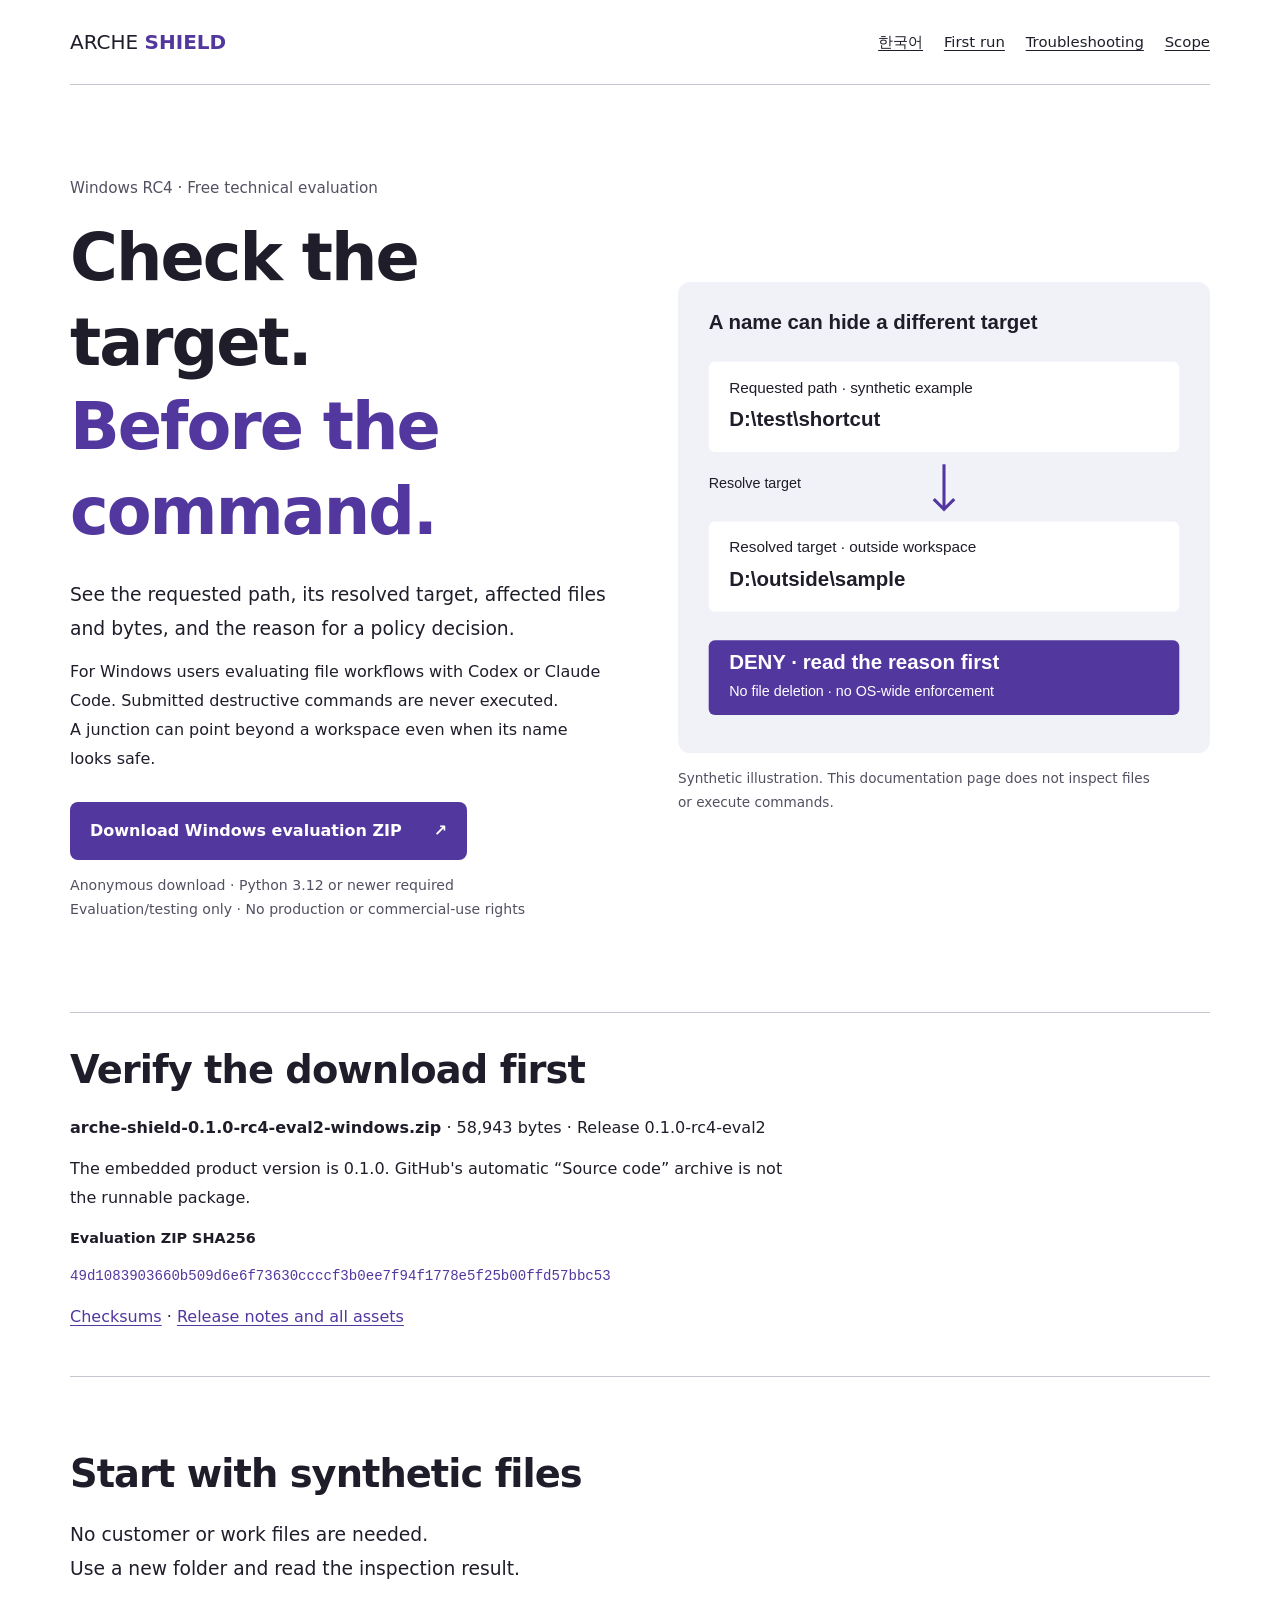
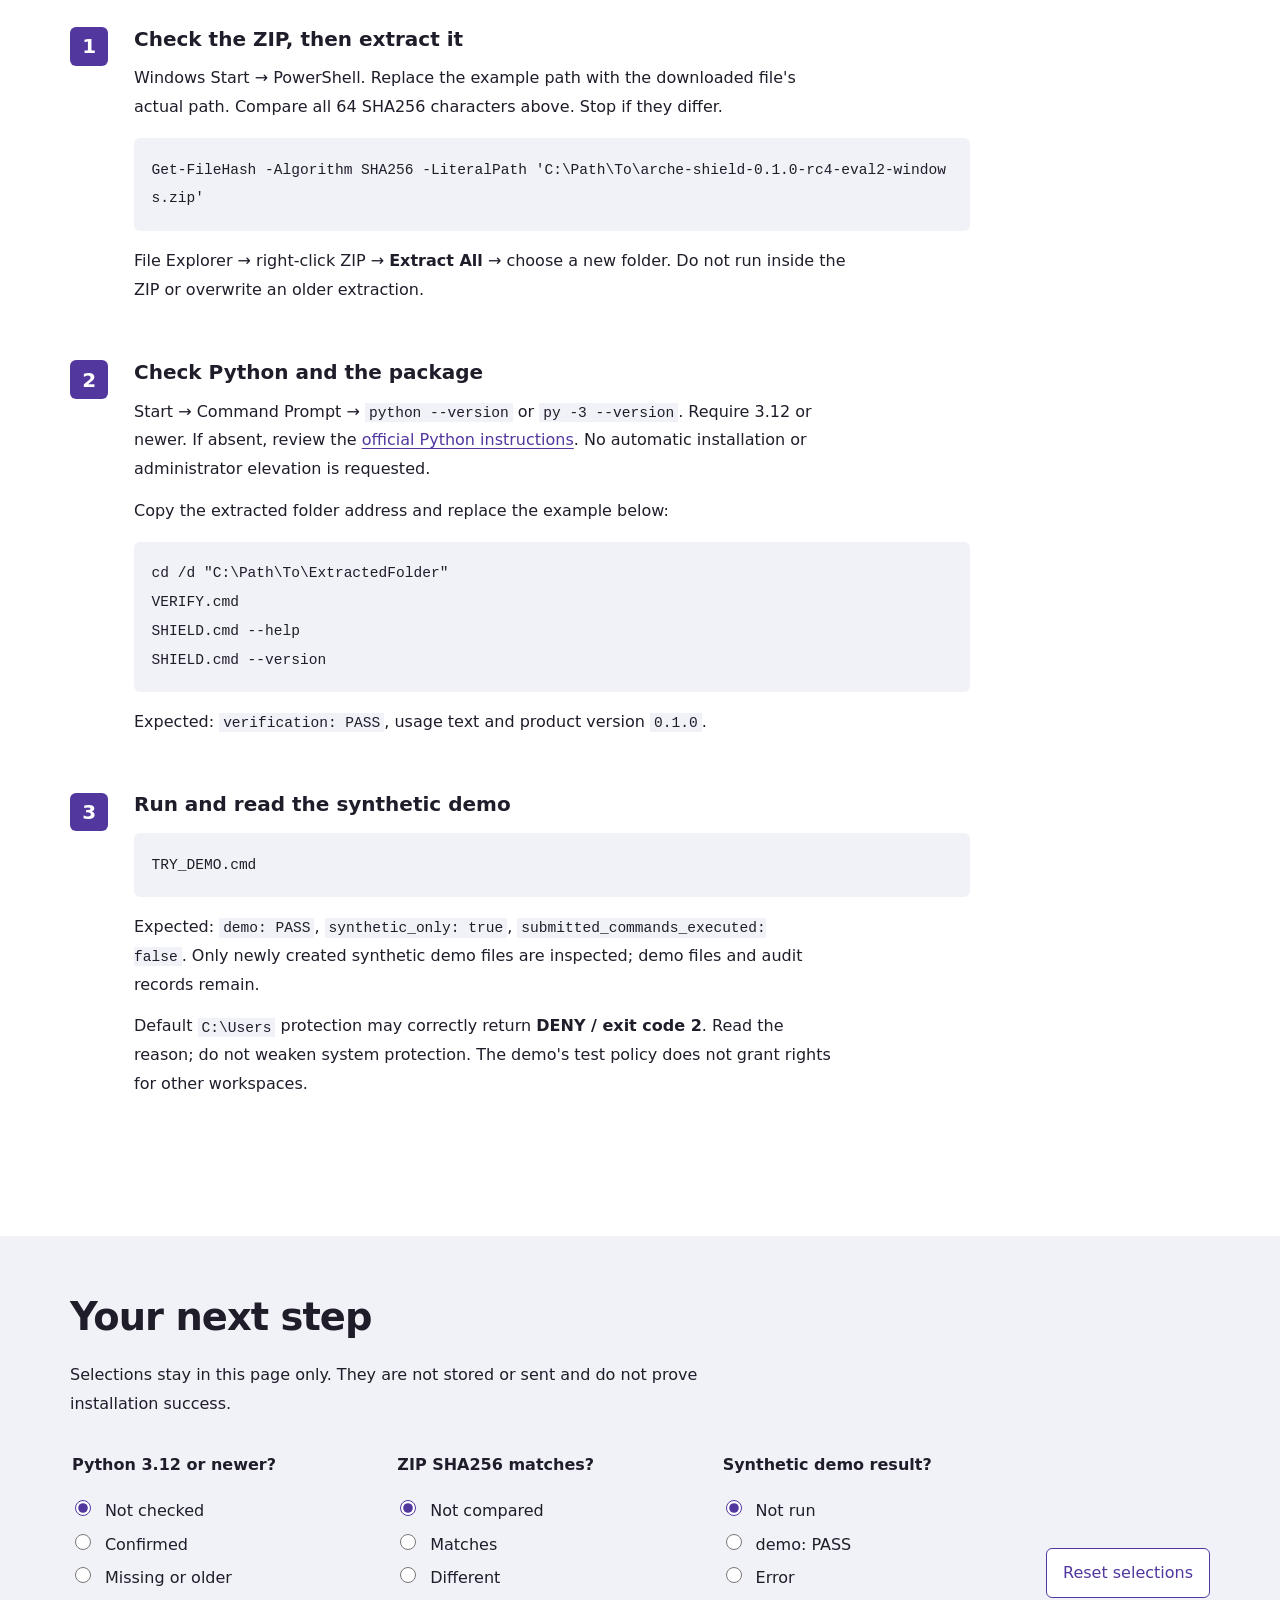
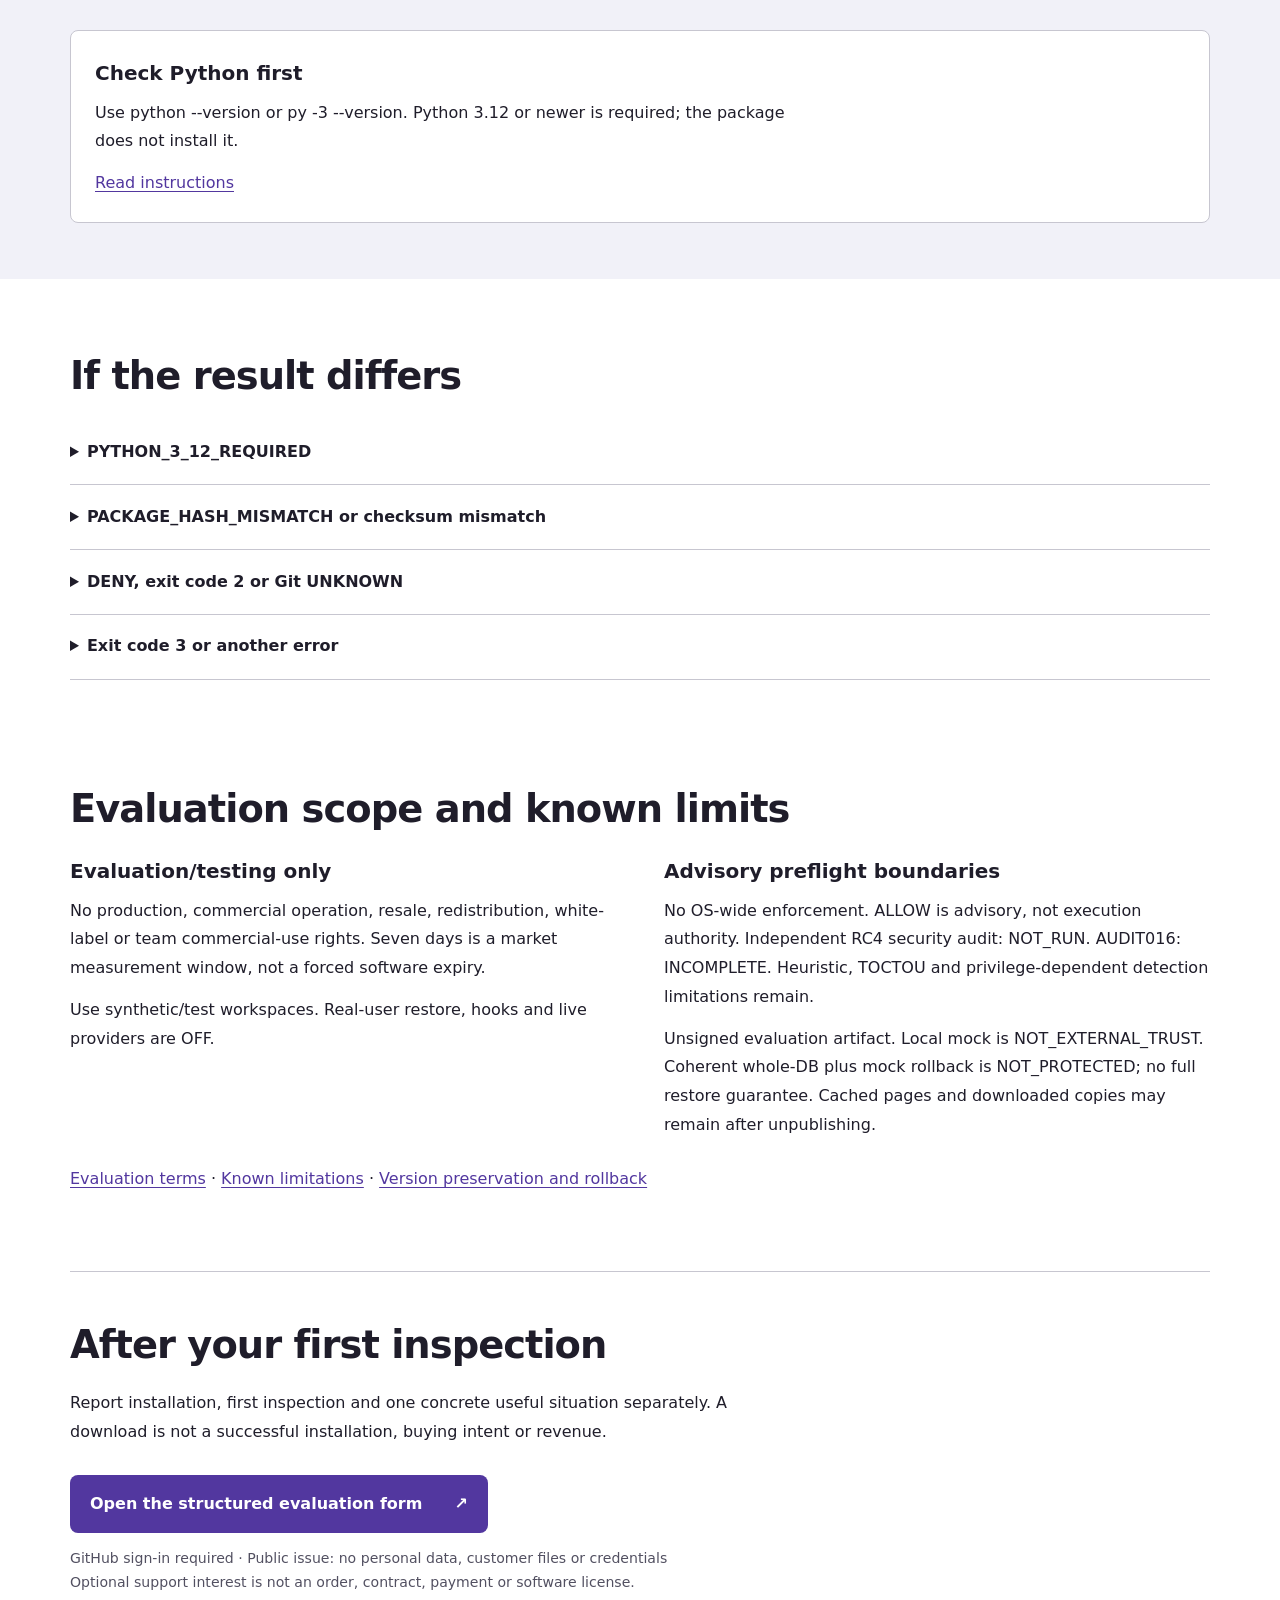
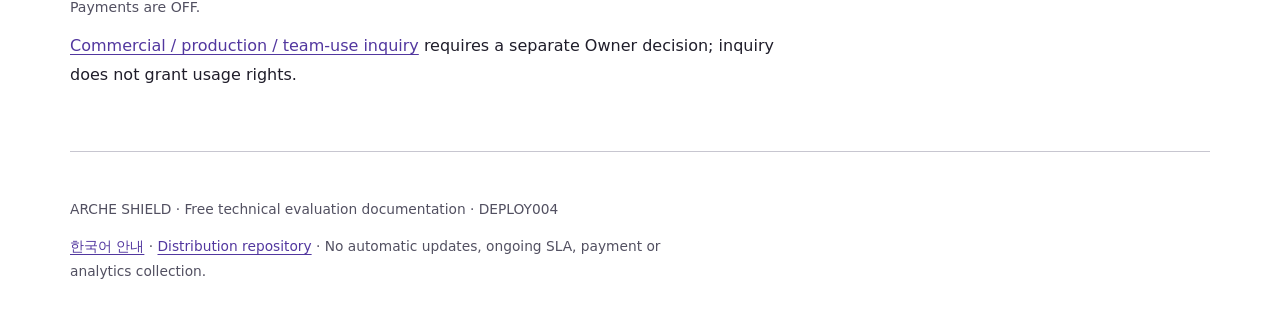
==== docs/en/index.html @ 0c46e995 "docs: add English evaluation and structured voluntary intake" ====
<!doctype html>
<html lang="en">
<head>
<meta charset="utf-8"><meta name="viewport" content="width=device-width, initial-scale=1">
<meta name="description" content="Evaluate ARCHE SHIELD on Windows: inspect resolved filesystem targets and damage previews before an AI agent file operation. Offline advisory preflight, not OS enforcement.">
<meta http-equiv="Content-Security-Policy" content="default-src 'none'; style-src 'self'; script-src 'self'; img-src 'self'; connect-src 'none'; font-src 'none'; base-uri 'none'; form-action 'none'; object-src 'none'">
<meta name="referrer" content="no-referrer">
<title>ARCHE SHIELD · Windows evaluation and first inspection</title>
<link rel="canonical" href="https://sirundae.github.io/arche-shield-evaluation/en/"><link rel="alternate" hreflang="ko" href="https://sirundae.github.io/arche-shield-evaluation/"><link rel="alternate" hreflang="en" href="https://sirundae.github.io/arche-shield-evaluation/en/"><link rel="alternate" hreflang="x-default" href="https://sirundae.github.io/arche-shield-evaluation/en/">
<meta property="og:title" content="ARCHE SHIELD · Inspect the real target before a file operation">
<meta property="og:description" content="Free Windows evaluation guide: resolved paths, damage preview and policy decisions. No OS-wide enforcement or security certification.">
<meta property="og:url" content="https://sirundae.github.io/arche-shield-evaluation/en/"><meta property="og:type" content="website">
<link rel="stylesheet" href="../site.css"><script src="guide-en.js" defer></script>
</head>
<body>
<a class="skip" href="#main">Skip to content</a>
<header class="wrap masthead"><a class="wordmark" href="./">ARCHE <b>SHIELD</b></a><nav aria-label="Page navigation"><a href="../" lang="ko" hreflang="ko">한국어</a><a href="#start">First run</a><a href="#help">Troubleshooting</a><a href="#limits">Scope</a></nav></header>
<main id="main">
<section class="wrap opening">
<div class="intro"><p class="edition">Windows RC4 · Free technical evaluation</p><h1>Check the target.<br><em>Before the command.</em></h1>
<p class="lead">See the requested path, its resolved target, affected files and bytes, and the reason for a policy decision.</p>
<p>For Windows users evaluating file workflows with Codex or Claude Code. Submitted destructive commands are never executed. A junction can point beyond a workspace even when its name looks safe.</p>
<a class="primary" href="https://github.com/sirundae/arche-shield-evaluation/releases/download/v0.1.0-rc4-eval2/arche-shield-0.1.0-rc4-eval2-windows.zip">Download Windows evaluation ZIP <span aria-hidden="true">↗</span></a>
<p class="fine">Anonymous download · Python 3.12 or newer required<br>Evaluation/testing only · No production or commercial-use rights</p></div>
<figure class="path-figure"><img src="target-path-en.svg" alt="Synthetic example: a shortcut in a test folder resolves outside the workspace, so preflight reports DENY without deleting files." width="520" height="460"><figcaption>Synthetic illustration. This documentation page does not inspect files or execute commands.</figcaption></figure>
</section>
<section class="wrap download-proof" aria-labelledby="artifact-title"><h2 id="artifact-title">Verify the download first</h2>
<p><b>arche-shield-0.1.0-rc4-eval2-windows.zip</b> · 58,943 bytes · Release 0.1.0-rc4-eval2</p>
<p>The embedded product version is 0.1.0. GitHub's automatic “Source code” archive is not the runnable package.</p>
<p class="hash-label">Evaluation ZIP SHA256</p><code class="hash">49d1083903660b509d6e6f73630ccccf3b0ee7f94f1778e5f25b00ffd57bbc53</code>
<p><a href="https://github.com/sirundae/arche-shield-evaluation/releases/download/v0.1.0-rc4-eval2/SHA256SUMS.txt">Checksums</a> · <a href="https://github.com/sirundae/arche-shield-evaluation/releases/tag/v0.1.0-rc4-eval2">Release notes and all assets</a></p></section>
<section id="start" class="wrap start" aria-labelledby="start-title"><div><h2 id="start-title">Start with synthetic files</h2><p class="lead">No customer or work files are needed.<br>Use a new folder and read the inspection result.</p></div>
<ol class="steps">
<li><h3>Check the ZIP, then extract it</h3><p>Windows Start → PowerShell. Replace the example path with the downloaded file's actual path. Compare all 64 SHA256 characters above. Stop if they differ.</p>
<pre><code>Get-FileHash -Algorithm SHA256 -LiteralPath 'C:\Path\To\arche-shield-0.1.0-rc4-eval2-windows.zip'</code></pre>
<p>File Explorer → right-click ZIP → <b>Extract All</b> → choose a new folder. Do not run inside the ZIP or overwrite an older extraction.</p></li>
<li><h3>Check Python and the package</h3><p>Start → Command Prompt → <code>python --version</code> or <code>py -3 --version</code>. Require 3.12 or newer. If absent, review the <a href="https://www.python.org/downloads/windows/">official Python instructions</a>. No automatic installation or administrator elevation is requested.</p>
<p>Copy the extracted folder address and replace the example below:</p><pre><code>cd /d "C:\Path\To\ExtractedFolder"
VERIFY.cmd
SHIELD.cmd --help
SHIELD.cmd --version</code></pre><p>Expected: <code>verification: PASS</code>, usage text and product version <code>0.1.0</code>.</p></li>
<li><h3>Run and read the synthetic demo</h3><pre><code>TRY_DEMO.cmd</code></pre>
<p>Expected: <code>demo: PASS</code>, <code>synthetic_only: true</code>, <code>submitted_commands_executed: false</code>. Only newly created synthetic demo files are inspected; demo files and audit records remain.</p>
<p>Default <code>C:\Users</code> protection may correctly return <b>DENY / exit code 2</b>. Read the reason; do not weaken system protection. The demo's test policy does not grant rights for other workspaces.</p></li>
</ol></section>
<section class="guide-surface"><div class="wrap"><h2>Your next step</h2><p>Selections stay in this page only. They are not stored or sent and do not prove installation success.</p>
<form id="readiness" aria-label="First-run help">
<fieldset><legend>Python 3.12 or newer?</legend><label><input type="radio" name="python" value="unknown" checked> Not checked</label><label><input type="radio" name="python" value="yes"> Confirmed</label><label><input type="radio" name="python" value="no"> Missing or older</label></fieldset>
<fieldset><legend>ZIP SHA256 matches?</legend><label><input type="radio" name="checksum" value="unknown" checked> Not compared</label><label><input type="radio" name="checksum" value="yes"> Matches</label><label><input type="radio" name="checksum" value="no"> Different</label></fieldset>
<fieldset><legend>Synthetic demo result?</legend><label><input type="radio" name="demo" value="unknown" checked> Not run</label><label><input type="radio" name="demo" value="yes"> demo: PASS</label><label><input type="radio" name="demo" value="no"> Error</label></fieldset>
<button type="reset">Reset selections</button>
</form>
<div class="next-step" role="status" aria-live="polite" aria-atomic="true"><h3 id="next-title">Check Python first</h3><p id="next-copy">Use python --version or py -3 --version. The package does not install Python.</p><a id="next-link" href="#start">First-run instructions</a></div>
<noscript><p>JavaScript is disabled. Follow the three steps above and troubleshooting below; JavaScript is not required for evaluation.</p></noscript>
</div></section>
<section id="help" class="wrap help"><h2>If the result differs</h2>
<details><summary>PYTHON_3_12_REQUIRED</summary><p>Check the version. If installation is needed, review the official Python instructions yourself. This page and launcher do not automatically change PATH, system settings or privileges.</p></details>
<details><summary>PACKAGE_HASH_MISMATCH or checksum mismatch</summary><p>Stop. Preserve the current folder, download again from the public release and compare in a new folder. Do not turn off security or lower policy protections.</p></details>
<details><summary>DENY, exit code 2 or Git UNKNOWN</summary><p>DENY is a policy result. Read the reason: protected roots, links outside a workspace, file/byte limits or Git metadata. UNKNOWN is not permission. Do not execute the proposed operation.</p></details>
<details><summary>Exit code 3 or another error</summary><p>Preserve the version and error code. It may be a configuration, audit or integrity error. Reproduce with synthetic files and report the sanitized result. Do not attach customer files, personal paths or credentials.</p></details>
</section>
<section id="limits" class="wrap boundaries"><h2>Evaluation scope and known limits</h2><div class="boundary-columns"><div><h3>Evaluation/testing only</h3><p>No production, commercial operation, resale, redistribution, white-label or team commercial-use rights. Seven days is a market measurement window, not a forced software expiry.</p><p>Use synthetic/test workspaces. Real-user restore, hooks and live providers are OFF.</p></div><div><h3>Advisory preflight boundaries</h3><p>No OS-wide enforcement. ALLOW is advisory, not execution authority. Independent RC4 security audit: NOT_RUN. AUDIT016: INCOMPLETE. Heuristic, TOCTOU and privilege-dependent detection limitations remain.</p><p>Unsigned evaluation artifact. Local mock is NOT_EXTERNAL_TRUST. Coherent whole-DB plus mock rollback is NOT_PROTECTED; no full restore guarantee. Cached pages and downloaded copies may remain after unpublishing.</p></div></div>
<p><a href="https://github.com/sirundae/arche-shield-evaluation/blob/release/rc4-eval1/EVALUATION_TERMS.md">Evaluation terms</a> · <a href="https://github.com/sirundae/arche-shield-evaluation/blob/release/rc4-eval1/KNOWN_LIMITATIONS.md">Known limitations</a> · <a href="https://github.com/sirundae/arche-shield-evaluation/blob/release/rc4-eval1/ROLLBACK.md">Version preservation and rollback</a></p></section>
<section class="wrap feedback"><h2>After your first inspection</h2><p>Report installation, first inspection and one concrete useful situation separately. A download is not a successful installation, buying intent or revenue.</p>
<a class="primary" href="https://github.com/sirundae/arche-shield-evaluation/issues/new?template=00-evaluation.yml">Open the structured evaluation form <span aria-hidden="true">↗</span></a>
<p class="fine">GitHub sign-in required · Public issue: no personal data, customer files or credentials<br>Optional support interest is not an order, contract, payment or software license. Payments are OFF.</p>
<p><a href="https://github.com/sirundae/arche-shield-evaluation/issues/new?template=00-use-inquiry.yml">Commercial / production / team-use inquiry</a> requires a separate Owner decision; inquiry does not grant usage rights.</p></section>
</main>
<footer class="wrap"><p>ARCHE SHIELD · Free technical evaluation documentation · DEPLOY004</p><p><a href="../" lang="ko">한국어 안내</a> · <a href="https://github.com/sirundae/arche-shield-evaluation">Distribution repository</a> · No automatic updates, ongoing SLA, payment or analytics collection.</p></footer>
</body></html>
---- docs/site.css ----
:root{--bg:oklch(1 0 0);--surface:oklch(.96 .009 290);--ink:oklch(.24 .025 290);--muted:oklch(.44 .028 290);--primary:oklch(.43 .16 290);--accent:oklch(.9 .07 165);--line:oklch(.83 .014 290)}
*{box-sizing:border-box}html{scroll-behavior:smooth;scroll-padding-top:2rem}body{margin:0;background:var(--bg);color:var(--ink);font-family:"Malgun Gothic","맑은 고딕","Apple SD Gothic Neo",system-ui,sans-serif;line-height:1.8;font-size:16px;word-break:keep-all;overflow-wrap:anywhere}a{color:var(--primary);text-underline-offset:.2em}a:hover{text-decoration-thickness:2px}a:focus-visible,button:focus-visible,input:focus-visible,summary:focus-visible{outline:3px solid var(--primary);outline-offset:5px}p{max-width:70ch;margin:.8rem 0;text-wrap:pretty}h1,h2,h3{text-wrap:balance;line-height:1.3}h1{font-size:clamp(2.5rem,5.1vw,4.5rem);letter-spacing:-.03em;margin:.8rem 0 1.5rem;font-weight:800}h1 em{font-style:normal;color:var(--primary)}h2{font-size:clamp(1.65rem,3vw,2.4rem);letter-spacing:-.025em;margin:0 0 1.2rem}h3{font-size:1.25rem;margin:.3rem 0 .7rem}.wrap{width:min(1140px,calc(100% - 3rem));margin-inline:auto}.masthead{display:flex;align-items:center;justify-content:space-between;gap:1rem;padding-block:1.5rem;border-bottom:1px solid var(--line)}.wordmark{text-decoration:none;color:var(--ink);font-size:1.25rem;white-space:nowrap}.wordmark b{color:var(--primary)}nav{display:flex;gap:1.3rem;flex-wrap:wrap}nav a{font-size:.93rem;color:var(--ink)}.opening{display:flex;align-items:center;gap:3rem;padding-block:clamp(3rem,6vw,5.5rem)}.intro{flex:1}.edition{font-size:.95rem;color:var(--muted)}.lead{font-size:1.17rem;line-height:1.8}.primary{display:inline-flex;align-items:center;justify-content:space-between;gap:2rem;background:var(--primary);color:var(--bg);padding:.9rem 1.25rem;border-radius:8px;text-decoration:none;font-weight:700;margin-top:1rem}.primary:hover{background:var(--ink);text-decoration:none}.fine{font-size:.88rem;color:var(--muted);line-height:1.75}.path-figure{flex:.95;min-width:0;margin:0}.path-figure img{display:block;width:100%;height:auto}.path-figure figcaption{color:var(--muted);font-size:.85rem;margin-top:.8rem;max-width:55ch}.download-proof{padding-block:2rem;border-block:1px solid var(--line)}.hash-label{font-weight:700;font-size:.9rem}.hash{display:block;overflow-wrap:anywhere;word-break:break-all;color:var(--primary);font-size:.88rem}.start{padding-block:4.5rem}.steps{list-style:none;padding:0;counter-reset:step;margin-top:2.5rem}.steps li{counter-increment:step;position:relative;padding:0 0 2.3rem 4rem;max-width:900px}.steps li:before{content:counter(step);position:absolute;left:0;top:.1rem;font-size:1.25rem;font-weight:700;background:var(--primary);color:var(--bg);width:2.4rem;height:2.4rem;display:grid;place-items:center;border-radius:6px}pre{background:var(--surface);padding:1.1rem;white-space:pre-wrap;overflow-wrap:anywhere;word-break:break-all;border-radius:6px;max-width:100%}code{font-family:Consolas,"Cascadia Mono",monospace;font-size:.91em}p code{background:var(--surface);padding:.1rem .25rem}.guide-surface{background:var(--surface);padding-block:3.5rem}form{display:flex;flex-wrap:wrap;gap:1.7rem 2.2rem;margin-block:2rem}fieldset{border:0;padding:0;margin:0;flex:1 1 240px;min-width:0}legend{font-weight:700;margin-bottom:.7rem}label{display:block;margin:.4rem 0;cursor:pointer;line-height:1.7}input{accent-color:var(--primary);margin-right:.55rem;width:1rem;height:1rem}button{font:inherit;border:1px solid var(--primary);background:var(--bg);color:var(--primary);padding:.6rem 1rem;border-radius:6px;cursor:pointer;align-self:flex-end}.next-step{padding:1.5rem;background:var(--bg);border:1px solid var(--line);border-radius:8px}.next-step p{max-width:70ch}.help{padding-block:4.5rem}details{border-bottom:1px solid var(--line);padding:1.1rem 0}summary{font-weight:700;cursor:pointer}details p{padding-inline:1.2rem}.boundaries{padding-block:2rem 4rem}.boundary-columns{display:flex;gap:3rem}.boundary-columns>div{flex:1;min-width:0}.feedback{padding-block:3rem;border-top:1px solid var(--line)}footer{padding-block:2rem;border-top:1px solid var(--line);font-size:.86rem;color:var(--muted)}.skip{position:absolute;top:.4rem;left:.5rem;transform:translateY(-200%);background:var(--bg);padding:.6rem}.skip:focus{transform:none}@media(max-width:760px){.wrap{width:calc(100% - 2rem)}.masthead{align-items:flex-start;flex-direction:column}.opening{flex-direction:column;gap:2rem;align-items:stretch}.path-figure{max-width:520px}.boundary-columns{flex-direction:column;gap:1.5rem}.steps li{padding-left:3.2rem}.start,.help{padding-block:3rem}nav{gap:1rem}.primary{max-width:100%}}@media(prefers-reduced-motion:reduce){html{scroll-behavior:auto}*{transition:none!important;animation:none!important}}
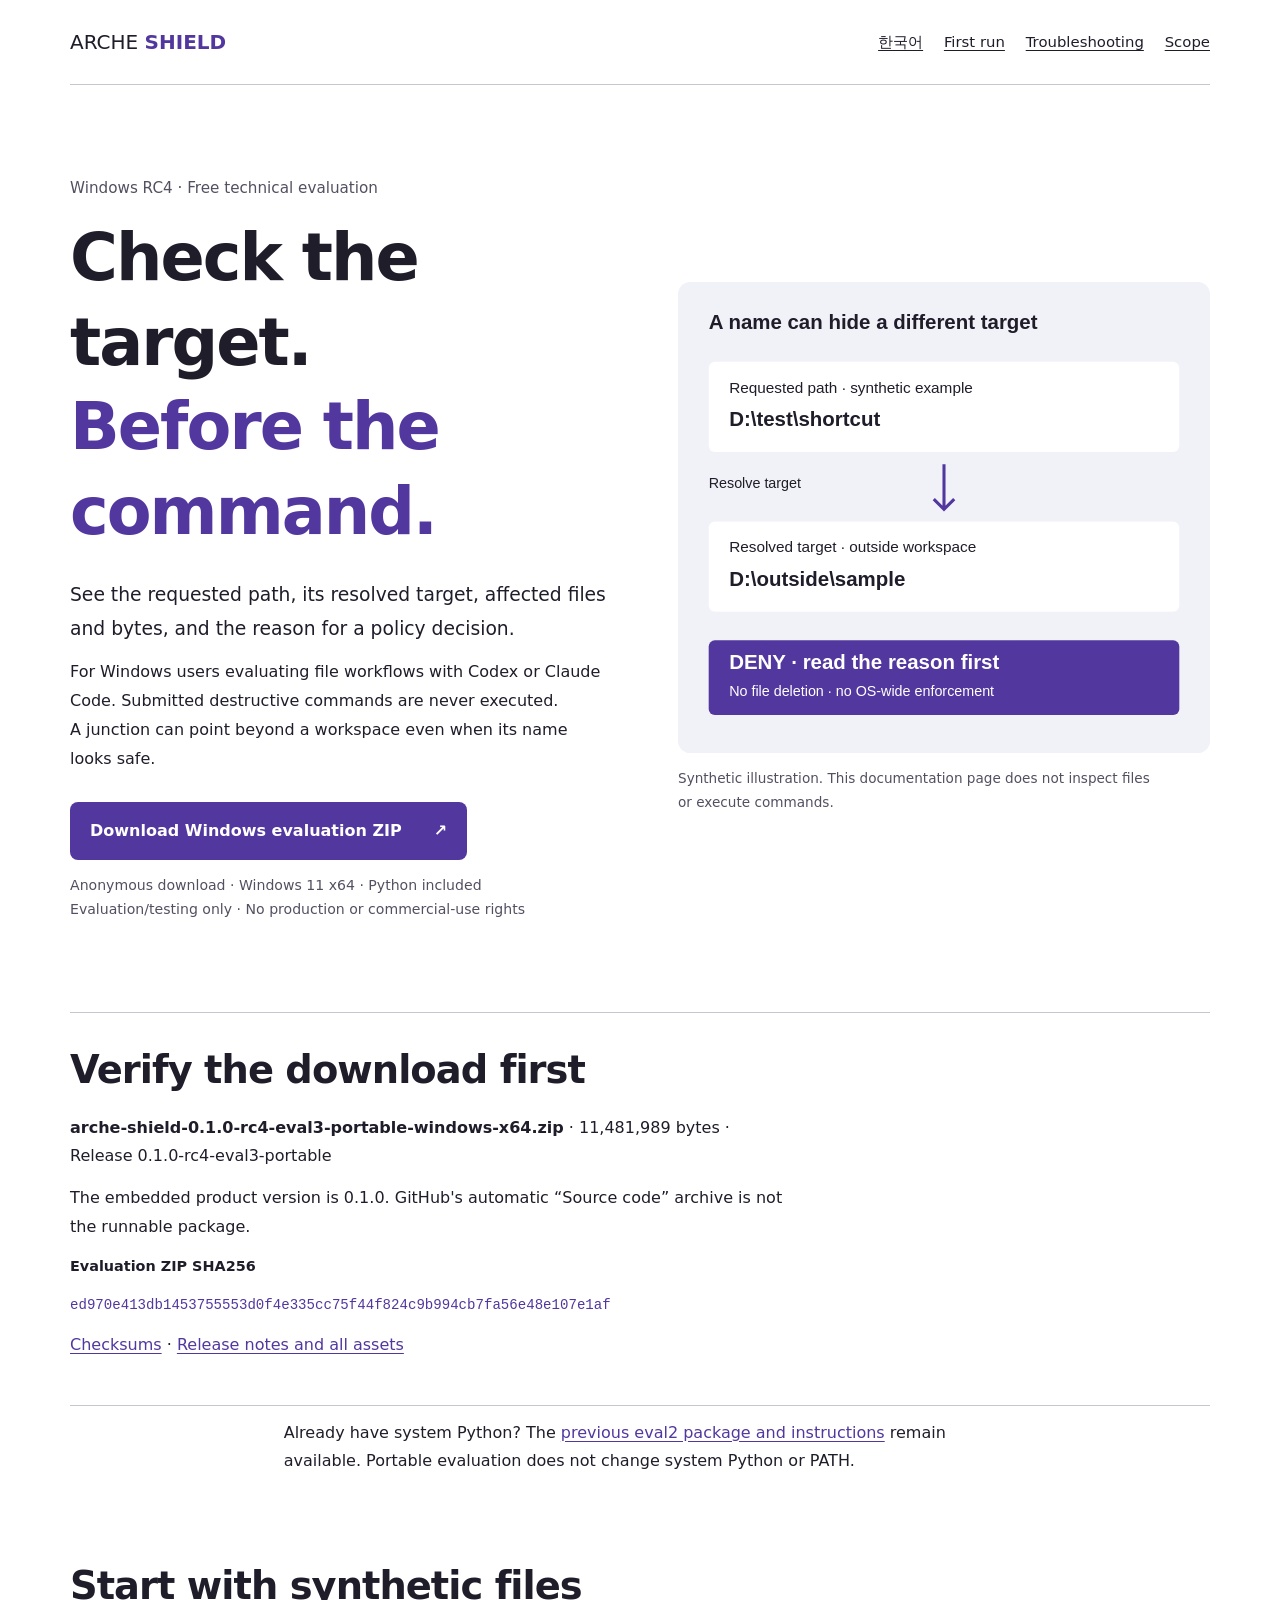
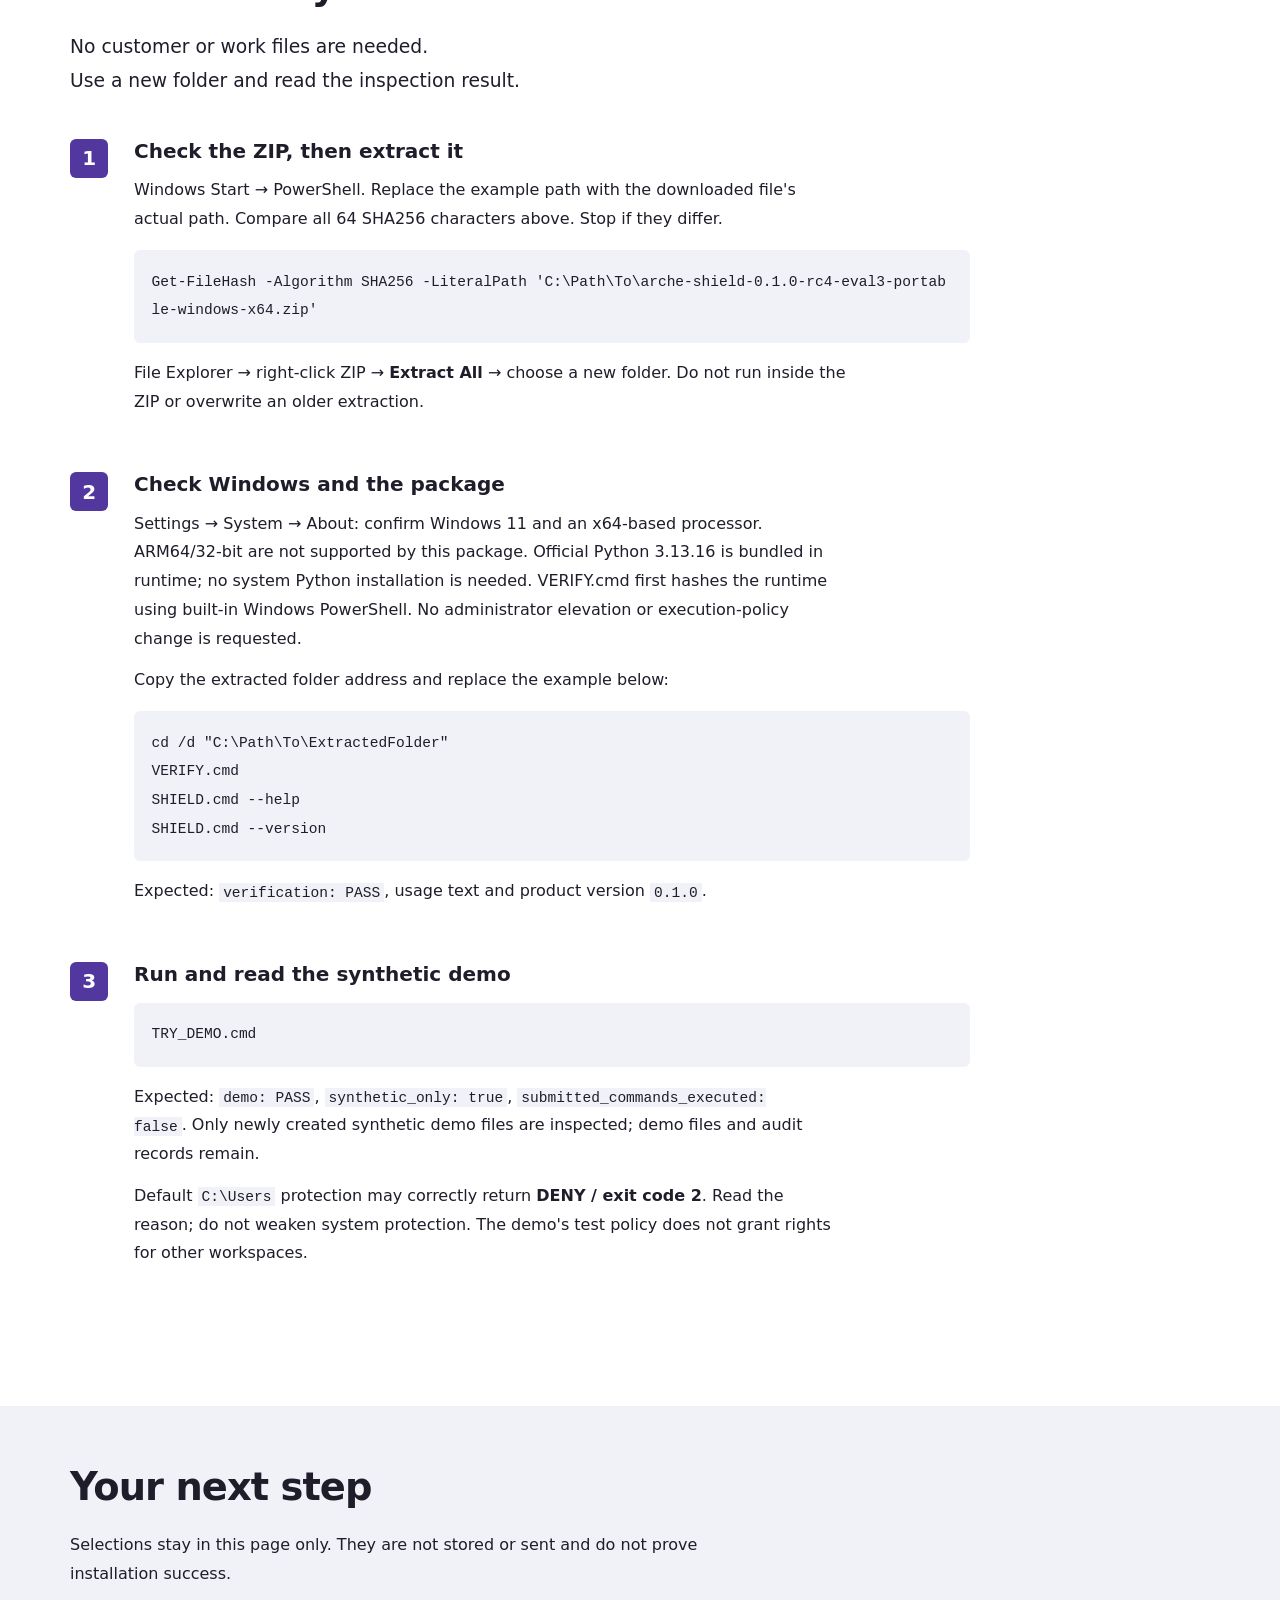
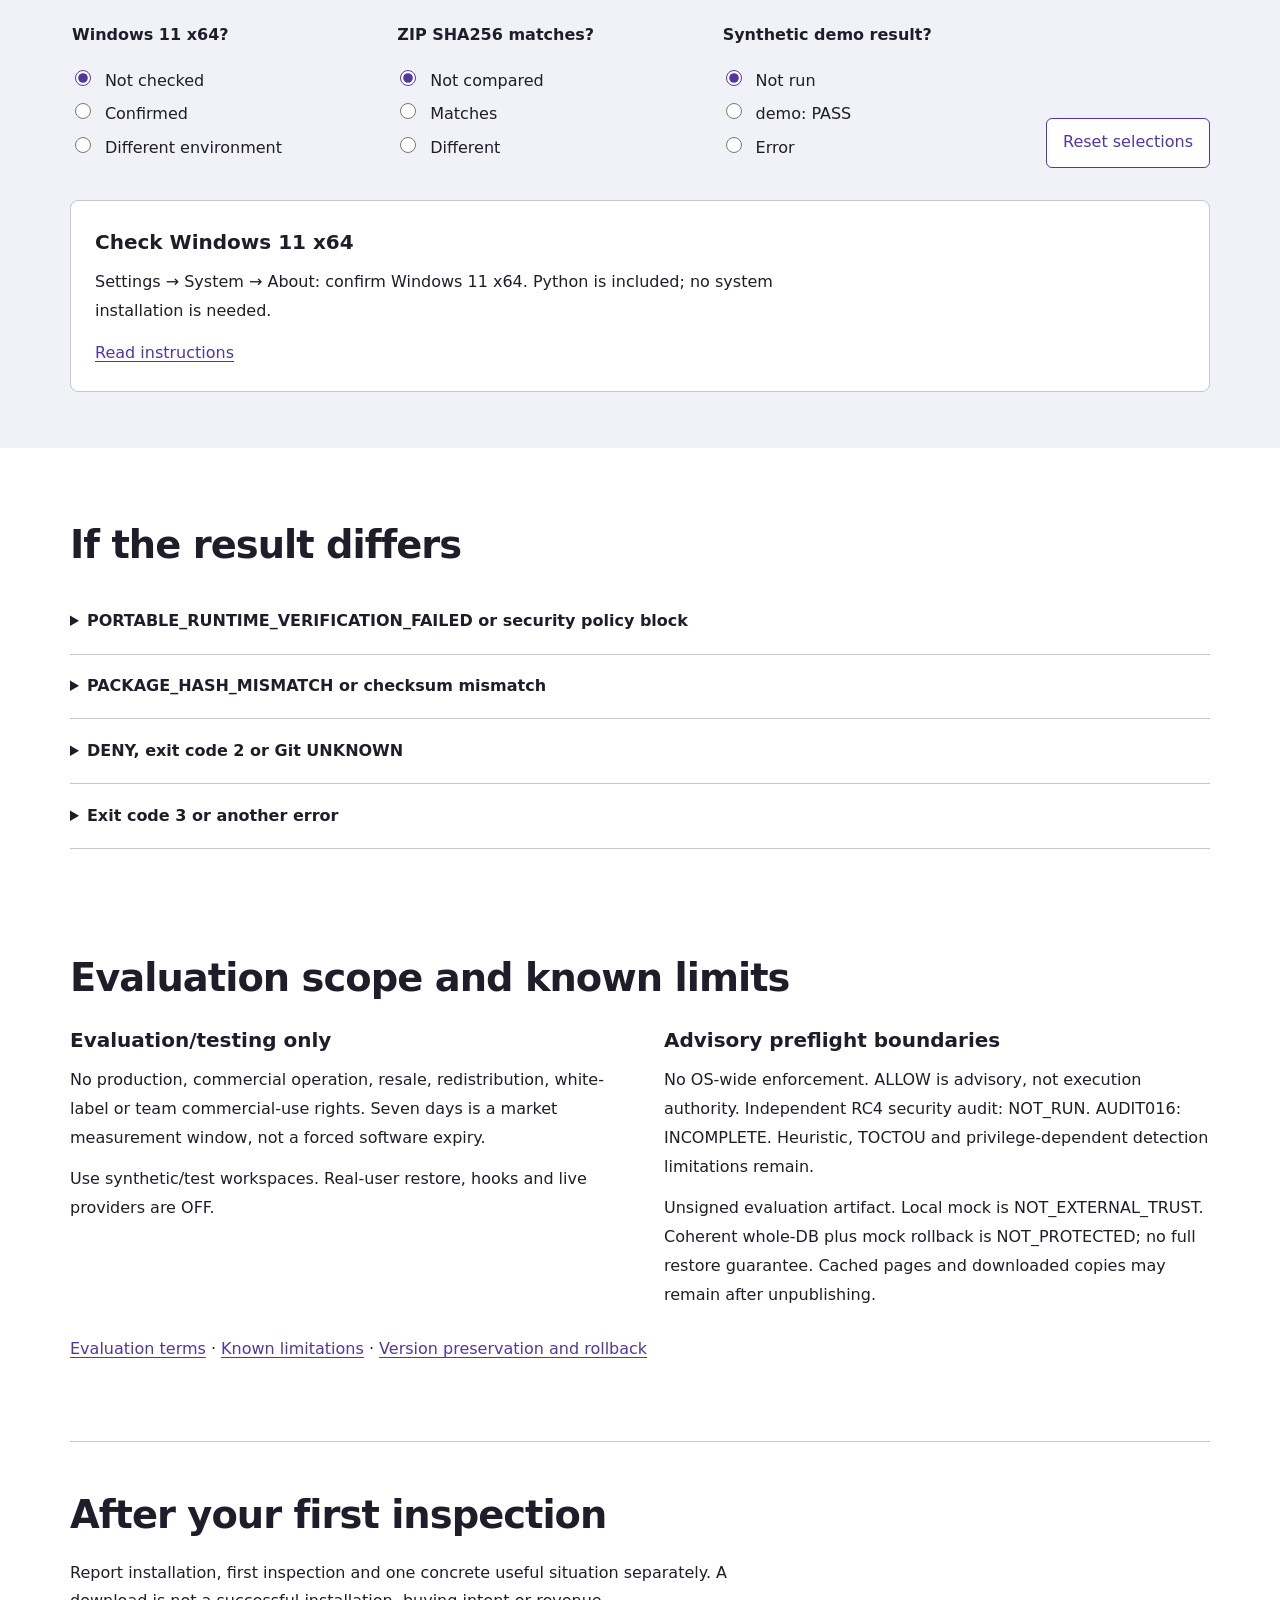
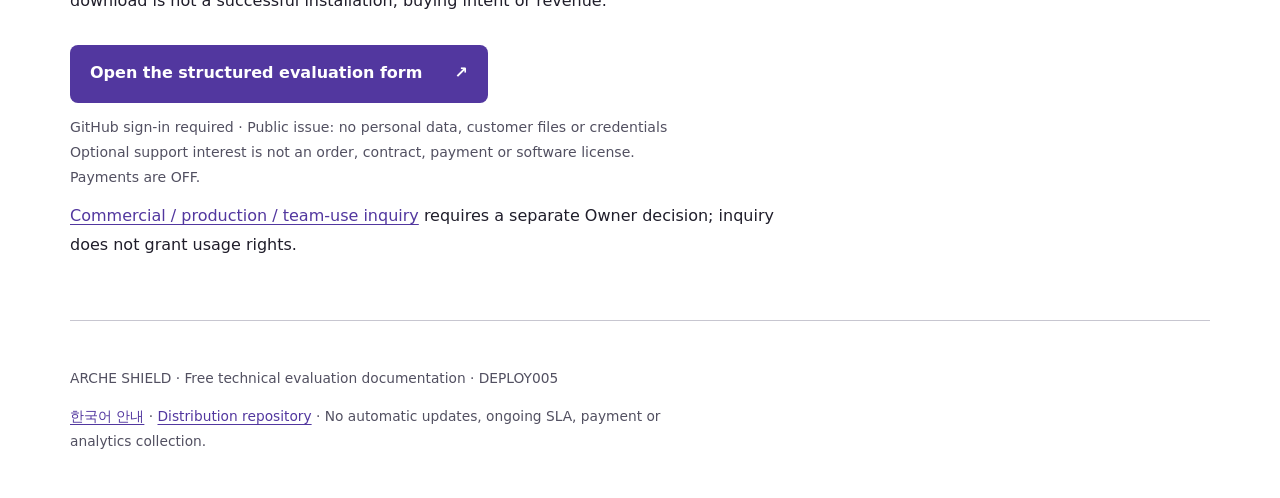
==== commit 643e669c: "release: portable RC4 evaluation with bundled verified Python" ====
--- a/docs/en/index.html
+++ b/docs/en/index.html
@@ -20,22 +20,22 @@
 <div class="intro"><p class="edition">Windows RC4 · Free technical evaluation</p><h1>Check the target.<br><em>Before the command.</em></h1>
 <p class="lead">See the requested path, its resolved target, affected files and bytes, and the reason for a policy decision.</p>
 <p>For Windows users evaluating file workflows with Codex or Claude Code. Submitted destructive commands are never executed. A junction can point beyond a workspace even when its name looks safe.</p>
-<a class="primary" href="https://github.com/sirundae/arche-shield-evaluation/releases/download/v0.1.0-rc4-eval2/arche-shield-0.1.0-rc4-eval2-windows.zip">Download Windows evaluation ZIP <span aria-hidden="true">↗</span></a>
-<p class="fine">Anonymous download · Python 3.12 or newer required<br>Evaluation/testing only · No production or commercial-use rights</p></div>
+<a class="primary" href="https://github.com/sirundae/arche-shield-evaluation/releases/download/v0.1.0-rc4-eval3-portable/arche-shield-0.1.0-rc4-eval3-portable-windows-x64.zip">Download Windows evaluation ZIP <span aria-hidden="true">↗</span></a>
+<p class="fine">Anonymous download · Windows 11 x64 · Python included<br>Evaluation/testing only · No production or commercial-use rights</p></div>
 <figure class="path-figure"><img src="target-path-en.svg" alt="Synthetic example: a shortcut in a test folder resolves outside the workspace, so preflight reports DENY without deleting files." width="520" height="460"><figcaption>Synthetic illustration. This documentation page does not inspect files or execute commands.</figcaption></figure>
 </section>
 <section class="wrap download-proof" aria-labelledby="artifact-title"><h2 id="artifact-title">Verify the download first</h2>
-<p><b>arche-shield-0.1.0-rc4-eval2-windows.zip</b> · 58,943 bytes · Release 0.1.0-rc4-eval2</p>
+<p><b>arche-shield-0.1.0-rc4-eval3-portable-windows-x64.zip</b> · 11,481,989 bytes · Release 0.1.0-rc4-eval3-portable</p>
 <p>The embedded product version is 0.1.0. GitHub's automatic “Source code” archive is not the runnable package.</p>
-<p class="hash-label">Evaluation ZIP SHA256</p><code class="hash">49d1083903660b509d6e6f73630ccccf3b0ee7f94f1778e5f25b00ffd57bbc53</code>
-<p><a href="https://github.com/sirundae/arche-shield-evaluation/releases/download/v0.1.0-rc4-eval2/SHA256SUMS.txt">Checksums</a> · <a href="https://github.com/sirundae/arche-shield-evaluation/releases/tag/v0.1.0-rc4-eval2">Release notes and all assets</a></p></section>
+<p class="hash-label">Evaluation ZIP SHA256</p><code class="hash">ed970e413db1453755553d0f4e335cc75f44f824c9b994cb7fa56e48e107e1af</code>
+<p><a href="https://github.com/sirundae/arche-shield-evaluation/releases/download/v0.1.0-rc4-eval3-portable/SHA256SUMS.txt">Checksums</a> · <a href="https://github.com/sirundae/arche-shield-evaluation/releases/tag/v0.1.0-rc4-eval3-portable">Release notes and all assets</a></p></section>
+<p class="wrap">Already have system Python? The <a href="https://github.com/sirundae/arche-shield-evaluation/releases/tag/v0.1.0-rc4-eval2">previous eval2 package and instructions</a> remain available. Portable evaluation does not change system Python or PATH.</p>
 <section id="start" class="wrap start" aria-labelledby="start-title"><div><h2 id="start-title">Start with synthetic files</h2><p class="lead">No customer or work files are needed.<br>Use a new folder and read the inspection result.</p></div>
 <ol class="steps">
 <li><h3>Check the ZIP, then extract it</h3><p>Windows Start → PowerShell. Replace the example path with the downloaded file's actual path. Compare all 64 SHA256 characters above. Stop if they differ.</p>
-<pre><code>Get-FileHash -Algorithm SHA256 -LiteralPath 'C:\Path\To\arche-shield-0.1.0-rc4-eval2-windows.zip'</code></pre>
+<pre><code>Get-FileHash -Algorithm SHA256 -LiteralPath 'C:\Path\To\arche-shield-0.1.0-rc4-eval3-portable-windows-x64.zip'</code></pre>
 <p>File Explorer → right-click ZIP → <b>Extract All</b> → choose a new folder. Do not run inside the ZIP or overwrite an older extraction.</p></li>
-<li><h3>Check Python and the package</h3><p>Start → Command Prompt → <code>python --version</code> or <code>py -3 --version</code>. Require 3.12 or newer. If absent, review the <a href="https://www.python.org/downloads/windows/">official Python instructions</a>. No automatic installation or administrator elevation is requested.</p>
-<p>Copy the extracted folder address and replace the example below:</p><pre><code>cd /d "C:\Path\To\ExtractedFolder"
+<li><h3>Check Windows and the package</h3><p>Settings → System → About: confirm Windows 11 and an x64-based processor. ARM64/32-bit are not supported by this package. Official Python 3.13.16 is bundled in runtime; no system Python installation is needed. VERIFY.cmd first hashes the runtime using built-in Windows PowerShell. No administrator elevation or execution-policy change is requested.</p><p>Copy the extracted folder address and replace the example below:</p><pre><code>cd /d "C:\Path\To\ExtractedFolder"
 VERIFY.cmd
 SHIELD.cmd --help
 SHIELD.cmd --version</code></pre><p>Expected: <code>verification: PASS</code>, usage text and product version <code>0.1.0</code>.</p></li>
@@ -45,16 +45,16 @@
 </ol></section>
 <section class="guide-surface"><div class="wrap"><h2>Your next step</h2><p>Selections stay in this page only. They are not stored or sent and do not prove installation success.</p>
 <form id="readiness" aria-label="First-run help">
-<fieldset><legend>Python 3.12 or newer?</legend><label><input type="radio" name="python" value="unknown" checked> Not checked</label><label><input type="radio" name="python" value="yes"> Confirmed</label><label><input type="radio" name="python" value="no"> Missing or older</label></fieldset>
+<fieldset><legend>Windows 11 x64?</legend><label><input type="radio" name="python" value="unknown" checked> Not checked</label><label><input type="radio" name="python" value="yes"> Confirmed</label><label><input type="radio" name="python" value="no"> Different environment</label></fieldset>
 <fieldset><legend>ZIP SHA256 matches?</legend><label><input type="radio" name="checksum" value="unknown" checked> Not compared</label><label><input type="radio" name="checksum" value="yes"> Matches</label><label><input type="radio" name="checksum" value="no"> Different</label></fieldset>
 <fieldset><legend>Synthetic demo result?</legend><label><input type="radio" name="demo" value="unknown" checked> Not run</label><label><input type="radio" name="demo" value="yes"> demo: PASS</label><label><input type="radio" name="demo" value="no"> Error</label></fieldset>
 <button type="reset">Reset selections</button>
 </form>
-<div class="next-step" role="status" aria-live="polite" aria-atomic="true"><h3 id="next-title">Check Python first</h3><p id="next-copy">Use python --version or py -3 --version. The package does not install Python.</p><a id="next-link" href="#start">First-run instructions</a></div>
+<div class="next-step" role="status" aria-live="polite" aria-atomic="true"><h3 id="next-title">Check Windows 11 x64</h3><p id="next-copy">Settings → System → About: confirm Windows 11 x64. Python is included; no system installation is needed.</p><a id="next-link" href="#start">First-run instructions</a></div>
 <noscript><p>JavaScript is disabled. Follow the three steps above and troubleshooting below; JavaScript is not required for evaluation.</p></noscript>
 </div></section>
 <section id="help" class="wrap help"><h2>If the result differs</h2>
-<details><summary>PYTHON_3_12_REQUIRED</summary><p>Check the version. If installation is needed, review the official Python instructions yourself. This page and launcher do not automatically change PATH, system settings or privileges.</p></details>
+<details><summary>PORTABLE_RUNTIME_VERIFICATION_FAILED or security policy block</summary><p>A file may be missing/changed or built-in Windows PowerShell may be restricted. Preserve the error and compare checksums in a fresh folder. Do not turn off security, change execution policy, elevate privileges or bypass the restriction. Stop and submit only sanitized error details.</p></details>
 <details><summary>PACKAGE_HASH_MISMATCH or checksum mismatch</summary><p>Stop. Preserve the current folder, download again from the public release and compare in a new folder. Do not turn off security or lower policy protections.</p></details>
 <details><summary>DENY, exit code 2 or Git UNKNOWN</summary><p>DENY is a policy result. Read the reason: protected roots, links outside a workspace, file/byte limits or Git metadata. UNKNOWN is not permission. Do not execute the proposed operation.</p></details>
 <details><summary>Exit code 3 or another error</summary><p>Preserve the version and error code. It may be a configuration, audit or integrity error. Reproduce with synthetic files and report the sanitized result. Do not attach customer files, personal paths or credentials.</p></details>
@@ -66,5 +66,5 @@
 <p class="fine">GitHub sign-in required · Public issue: no personal data, customer files or credentials<br>Optional support interest is not an order, contract, payment or software license. Payments are OFF.</p>
 <p><a href="https://github.com/sirundae/arche-shield-evaluation/issues/new?template=00-use-inquiry.yml">Commercial / production / team-use inquiry</a> requires a separate Owner decision; inquiry does not grant usage rights.</p></section>
 </main>
-<footer class="wrap"><p>ARCHE SHIELD · Free technical evaluation documentation · DEPLOY004</p><p><a href="../" lang="ko">한국어 안내</a> · <a href="https://github.com/sirundae/arche-shield-evaluation">Distribution repository</a> · No automatic updates, ongoing SLA, payment or analytics collection.</p></footer>
+<footer class="wrap"><p>ARCHE SHIELD · Free technical evaluation documentation · DEPLOY005</p><p><a href="../" lang="ko">한국어 안내</a> · <a href="https://github.com/sirundae/arche-shield-evaluation">Distribution repository</a> · No automatic updates, ongoing SLA, payment or analytics collection.</p></footer>
 </body></html>
